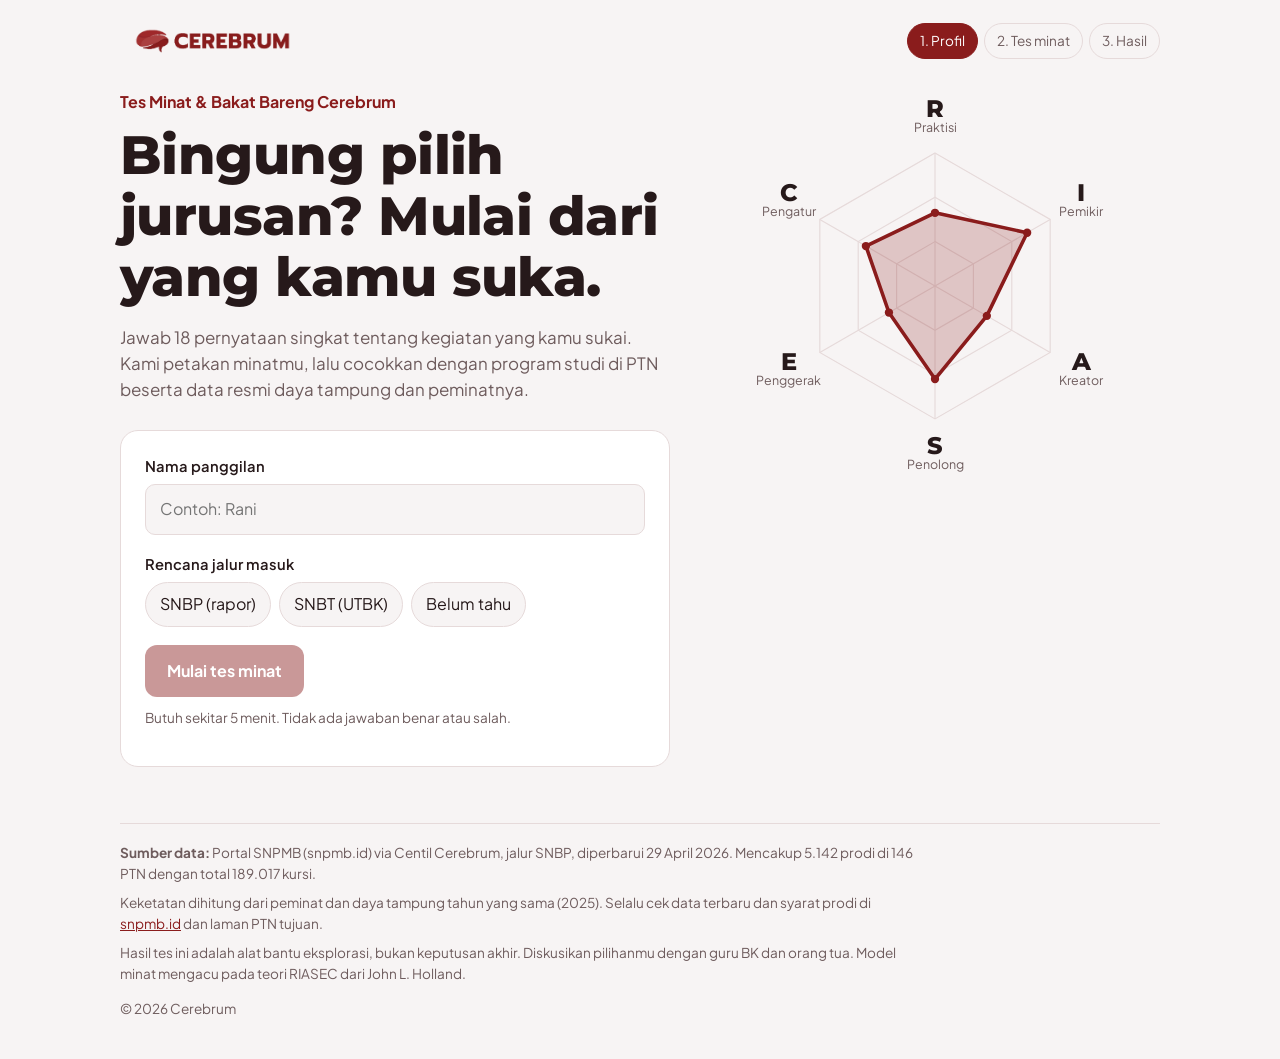
==== index.html @ 9e053dd2 "Add files via upload" ====
<!DOCTYPE html>
<html lang="id">
<head>
  <meta charset="UTF-8">
  <meta name="viewport" content="width=device-width, initial-scale=1, viewport-fit=cover">
  <title>Tes Minat &amp; Bakat Bareng Cerebrum</title>
  <meta name="description" content="Kenali minatmu lewat tes RIASEC dan temukan program studi PTN yang cocok, lengkap dengan data resmi daya tampung dan peminat SNPMB.">
  <meta name="theme-color" content="#8A1C1C">
  <link rel="icon" type="image/png" href="assets/favicon.png">
  <link rel="apple-touch-icon" href="assets/apple-touch-icon.png">
  <link rel="preconnect" href="https://fonts.googleapis.com">
  <link rel="preconnect" href="https://fonts.gstatic.com" crossorigin>
  <link href="https://fonts.googleapis.com/css2?family=Montserrat:wght@700;800&family=Plus+Jakarta+Sans:wght@400;500;600;700&display=swap" rel="stylesheet">
  <link rel="stylesheet" href="css/style.css">
</head>
<body>
<div class="wrap">
  <header class="top">
    <a class="brand" href="./" aria-label="Tes Minat &amp; Bakat Bareng Cerebrum, kembali ke awal">
      <span class="logo-pill"><img src="assets/logo-cerebrum.png" alt="Cerebrum" width="153" height="25"></span>
    </a>
    <ol class="steps" id="steps">
      <li>1. Profil</li>
      <li>2. Tes minat</li>
      <li>3. Hasil</li>
    </ol>
  </header>

  <main>
    <!-- PROFIL -->
    <section id="v-profil" class="grid">
      <div class="hero">
        <p class="kicker">Tes Minat &amp; Bakat Bareng Cerebrum</p>
        <h1>Bingung pilih jurusan? Mulai dari yang kamu suka.</h1>
        <p class="lead">Jawab 18 pernyataan singkat tentang kegiatan yang kamu sukai. Kami petakan minatmu, lalu cocokkan dengan program studi di PTN beserta data resmi daya tampung dan peminatnya.</p>
        <div class="panel">
          <div class="field">
            <label class="f" for="nama">Nama panggilan</label>
            <input type="text" id="nama" placeholder="Contoh: Rani" autocomplete="given-name" maxlength="30">
          </div>
          <div class="field">
            <span class="f" id="lbl-jalur">Rencana jalur masuk</span>
            <div class="chips" role="group" aria-labelledby="lbl-jalur" data-key="jalur">
              <button class="chip" type="button" data-v="SNBP" aria-pressed="false">SNBP (rapor)</button>
              <button class="chip" type="button" data-v="SNBT" aria-pressed="false">SNBT (UTBK)</button>
              <button class="chip" type="button" data-v="Belum tahu" aria-pressed="false">Belum tahu</button>
            </div>
          </div>
          <button class="btn" id="mulai" disabled>Mulai tes minat</button>
          <p class="hint">Butuh sekitar 5 menit. Tidak ada jawaban benar atau salah.</p>
        </div>
      </div>
      <div class="hexbox" id="hex-intro" aria-hidden="true"></div>
    </section>

    <!-- TES -->
    <section id="v-tes" class="grid hidden">
      <div>
        <div class="progress" aria-hidden="true"><span id="bar"></span></div>
        <div class="qcount" id="qcount"></div>
        <p class="qtext" id="qtext" aria-live="polite"></p>
        <p class="qsub">Seberapa suka kamu melakukan kegiatan ini?</p>
        <div class="scale" id="scale"></div>
        <div class="nav">
          <button class="btn ghost" id="back">Sebelumnya</button>
          <button class="btn hidden" id="lihat">Lihat hasil</button>
        </div>
      </div>
      <div class="hexbox">
        <div id="hex-live" class="hex-live"></div>
        <p class="hint center">Peta minatmu terbentuk seiring kamu menjawab.</p>
      </div>
    </section>

    <!-- HASIL -->
    <section id="v-hasil" class="hidden">
      <div class="grid">
        <div>
          <h1 id="res-title" class="res-title"></h1>
          <p class="muted">Kode minatmu (Holland Code):</p>
          <div class="code" id="res-code"></div>
          <div class="types" id="res-types"></div>
        </div>
        <div class="hexbox" id="hex-result"></div>
      </div>

      <h2 class="section-title">Program studi yang cocok untukmu</h2>
      <p class="muted narrow">Diurutkan berdasarkan kecocokan dengan kode minatmu. Buka setiap rumpun untuk melihat PTN yang paling diminati dan PTN dengan peluang lebih besar.</p>
      <div class="note" id="jalur-note"></div>
      <div class="filters" id="filters" role="group" aria-label="Filter rumpun"></div>
      <div class="recs" id="recs"></div>

      <div class="nav start">
        <button class="btn ghost" id="ulang">Ulangi tes</button>
      </div>
    </section>
  </main>

  <footer>
    <p><strong>Sumber data:</strong> <span id="src"></span></p>
    <p>Keketatan dihitung dari peminat dan daya tampung tahun yang sama (2025). Selalu cek data terbaru dan syarat prodi di <a href="https://snpmb.id" target="_blank" rel="noopener">snpmb.id</a> dan laman PTN tujuan.</p>
    <p>Hasil tes ini adalah alat bantu eksplorasi, bukan keputusan akhir. Diskusikan pilihanmu dengan guru BK dan orang tua. Model minat mengacu pada teori RIASEC dari John L. Holland.</p>
    <p class="copy">© <span id="yr"></span> Cerebrum</p>
  </footer>
</div>

<script src="js/riasec.js"></script>
<script src="js/data-snbp.js"></script>
<script src="js/app.js"></script>
</body>
</html>
---- css/style.css ----
/* Tes Minat & Bakat Bareng Cerebrum — palet mengikuti logo Cerebrum (maroon #881818) */
:root {
  --bg: #F7F4F4;
  --surface: #FFFFFF;
  --ink: #26191A;
  --muted: #6E5C5D;
  --line: #E6DADA;
  --brand: #8A1C1C;
  --brand-strong: #6E1414;
  --brand-mid: #A84040;
  --brand-soft: #F6E6E5;
  --on-brand: #FFFFFF;
  --ok: #2F7D5B;
  --ok-soft: #E3F2EA;
  --warn: #B4442A;
  box-sizing: border-box;
  padding-top: env(safe-area-inset-top, 0px);
  padding-bottom: env(safe-area-inset-bottom, 0px);
}
@media (prefers-color-scheme: dark) {
  :root:not([data-theme="light"]) {
    --bg: #181112; --surface: #221819; --ink: #F3ECEB; --muted: #B9A8A8; --line: #3A2A2B;
    --brand: #E06A61; --brand-strong: #F08A80; --brand-mid: #C9544B; --brand-soft: #3B2122;
    --on-brand: #1B1011; --ok: #6CC79F; --ok-soft: #1D3328; --warn: #F08A6E;
  }
}
:root[data-theme="dark"] {
  --bg: #181112; --surface: #221819; --ink: #F3ECEB; --muted: #B9A8A8; --line: #3A2A2B;
  --brand: #E06A61; --brand-strong: #F08A80; --brand-mid: #C9544B; --brand-soft: #3B2122;
  --on-brand: #1B1011; --ok: #6CC79F; --ok-soft: #1D3328; --warn: #F08A6E;
}

*, *::before, *::after { box-sizing: inherit; }
html { scroll-padding-top: env(safe-area-inset-top, 0px); }
body {
  margin: 0; background: var(--bg); color: var(--ink);
  font-family: "Plus Jakarta Sans", system-ui, -apple-system, "Segoe UI", sans-serif;
  font-size: 16px; line-height: 1.55;
}
h1, h2, h3 { font-family: "Montserrat", "Plus Jakarta Sans", system-ui, sans-serif; line-height: 1.12; margin: 0; letter-spacing: -0.01em; }
button, input { font: inherit; color: inherit; }
a { color: var(--brand); }
img { max-width: 100%; }
:focus-visible { outline: 3px solid var(--brand-mid); outline-offset: 2px; }
.hidden { display: none !important; }
.muted { color: var(--muted); margin: 10px 0 0; }
.narrow { max-width: 62ch; margin: 0; }
.center { text-align: center; }

.wrap { max-width: 1080px; margin: 0 auto; padding: 20px; }

/* header */
header.top { display: flex; align-items: center; justify-content: space-between; gap: 16px; flex-wrap: wrap; }
.brand { display: inline-flex; text-decoration: none; }
.logo-pill { display: inline-flex; align-items: center; padding: 8px 14px; border-radius: 12px; background: transparent; }
.logo-pill img { height: 26px; width: auto; display: block; }
@media (prefers-color-scheme: dark) { :root:not([data-theme="light"]) .logo-pill { background: #FFFFFF; } }
:root[data-theme="dark"] .logo-pill { background: #FFFFFF; }
ol.steps { list-style: none; display: flex; gap: 6px; margin: 0; padding: 0; font-size: .85rem; }
ol.steps li { padding: 6px 12px; border-radius: 999px; color: var(--muted); border: 1px solid var(--line); }
ol.steps li.on { background: var(--brand); color: var(--on-brand); border-color: var(--brand); }
ol.steps li.done { color: var(--brand); border-color: var(--brand); }

main { margin-top: 28px; }
.grid { display: grid; grid-template-columns: 1.1fr .9fr; gap: 40px; align-items: start; }
@media (max-width: 820px) { .grid { grid-template-columns: 1fr; gap: 24px; } }

/* hero & form */
.kicker { color: var(--brand); font-weight: 700; margin: 0 0 10px; }
.hero h1 { font-size: clamp(2.1rem, 5.2vw, 3.4rem); font-weight: 800; max-width: 15ch; }
.hero .lead { color: var(--muted); font-size: 1.06rem; max-width: 48ch; margin: 16px 0 28px; }
.panel { background: var(--surface); border: 1px solid var(--line); border-radius: 18px; padding: 24px; }
label.f, span.f { display: block; font-weight: 600; font-size: .92rem; margin: 0 0 6px; }
.field { margin-bottom: 18px; }
input[type=text] { width: 100%; padding: 12px 14px; border: 1px solid var(--line); border-radius: 10px; background: var(--bg); }
.chips { display: flex; flex-wrap: wrap; gap: 8px; }
.chip { border: 1px solid var(--line); background: var(--bg); padding: 9px 14px; border-radius: 999px; cursor: pointer; }
.chip[aria-pressed="true"] { background: var(--brand); color: var(--on-brand); border-color: var(--brand); }
.btn { display: inline-flex; align-items: center; justify-content: center; gap: 8px; border: 0; border-radius: 12px; padding: 14px 22px; font-weight: 700; cursor: pointer; background: var(--brand); color: var(--on-brand); }
.btn:hover:not(:disabled) { background: var(--brand-strong); }
.btn:disabled { opacity: .45; cursor: not-allowed; }
.btn.ghost { background: transparent; color: var(--ink); border: 1px solid var(--line); }
.btn.ghost:hover:not(:disabled) { background: var(--brand-soft); }
.hint { color: var(--muted); font-size: .85rem; margin-top: 10px; }

/* hexagon */
.hexbox { display: flex; flex-direction: column; align-items: center; }
.hexbox svg { width: 100%; max-width: 380px; height: auto; }
.hex-live { width: 100%; display: flex; justify-content: center; }
.hex-grid { fill: none; stroke: var(--line); stroke-width: 1; }
.hex-axis { stroke: var(--line); stroke-width: 1; }
.hex-shape { fill: var(--brand); fill-opacity: .22; stroke: var(--brand); stroke-width: 3; stroke-linejoin: round; transition: all .35s ease; }
.hex-dot { fill: var(--brand); }
.hex-letter { font-family: "Montserrat", sans-serif; font-weight: 800; font-size: 20px; fill: var(--ink); text-anchor: middle; dominant-baseline: middle; }
.hex-name { font-size: 10.5px; fill: var(--muted); text-anchor: middle; }
@media (prefers-reduced-motion: reduce) { .hex-shape { transition: none; } }

/* test */
.progress { height: 8px; background: var(--line); border-radius: 99px; overflow: hidden; margin-bottom: 24px; }
.progress > span { display: block; height: 100%; width: 0; background: var(--brand); transition: width .3s; }
.qcount { color: var(--muted); font-size: .9rem; margin-bottom: 8px; }
.qtext { font-family: "Montserrat", sans-serif; font-weight: 700; font-size: clamp(1.4rem, 3.4vw, 2rem); line-height: 1.22; min-height: 3.3em; margin: 0 0 6px; }
.qsub { color: var(--muted); margin: 0 0 22px; }
.scale { display: grid; grid-template-columns: repeat(5, 1fr); gap: 8px; }
.scale button { border: 1px solid var(--line); background: var(--surface); border-radius: 12px; padding: 14px 4px; cursor: pointer; font-size: .85rem; line-height: 1.25; }
.scale button b { display: block; font-family: "Montserrat", sans-serif; font-size: 1.3rem; margin-bottom: 2px; }
.scale button:hover { border-color: var(--brand-mid); }
.scale button[aria-pressed="true"] { background: var(--brand); color: var(--on-brand); border-color: var(--brand); }
@media (max-width: 520px) {
  .scale { grid-template-columns: 1fr; }
  .scale button { display: flex; gap: 12px; align-items: center; padding: 12px 16px; text-align: left; }
  .scale button b { margin: 0; width: 1.4em; }
}
.nav { display: flex; justify-content: space-between; margin-top: 22px; gap: 10px; }
.nav.start { justify-content: flex-start; margin-top: 32px; }

/* results */
.res-title { font-size: clamp(1.9rem, 4.6vw, 2.8rem); font-weight: 800; }
.code { display: flex; gap: 10px; margin: 14px 0 6px; }
.code span { width: 64px; height: 64px; border-radius: 16px; display: grid; place-items: center; font-family: "Montserrat", sans-serif; font-weight: 800; font-size: 2rem; }
.code span:nth-child(1) { background: var(--brand); color: var(--on-brand); }
.code span:nth-child(2) { background: var(--brand-mid); color: #FFFFFF; }
.code span:nth-child(3) { background: var(--brand-soft); color: var(--brand); }
.types { display: grid; gap: 14px; margin-top: 20px; }
.type h3 { font-size: 1.1rem; }
.type h3 small { color: var(--muted); font-weight: 600; font-size: .85rem; font-family: "Plus Jakarta Sans", sans-serif; }
.type p { margin: 4px 0 0; color: var(--muted); }
.section-title { font-size: clamp(1.5rem, 3.4vw, 2.1rem); font-weight: 800; margin: 52px 0 8px; }
.note { background: var(--brand-soft); border-radius: 12px; padding: 12px 16px; font-size: .92rem; margin: 16px 0 20px; }
.note:empty { display: none; }
.filters { display: flex; gap: 8px; flex-wrap: wrap; margin-bottom: 18px; }
.recs { display: grid; gap: 14px; }
.rec { background: var(--surface); border: 1px solid var(--line); border-radius: 18px; padding: 20px 22px; }
.rec-head { display: flex; justify-content: space-between; gap: 16px; align-items: flex-start; }
.rec h3 { font-size: 1.3rem; }
.rec .desc { color: var(--muted); margin: 6px 0 0; max-width: 60ch; }
.match { text-align: right; flex-shrink: 0; }
.match b { font-family: "Montserrat", sans-serif; font-size: 2rem; font-weight: 800; color: var(--brand); line-height: 1; }
.match small { display: block; color: var(--muted); font-size: .8rem; }
.tags { display: flex; gap: 6px; flex-wrap: wrap; margin-top: 10px; }
.tag { font-size: .78rem; padding: 3px 10px; border-radius: 99px; background: var(--brand-soft); color: var(--brand); font-weight: 600; }
.facts { display: flex; flex-wrap: wrap; gap: 6px 18px; font-size: .9rem; margin-top: 12px; }
.facts strong { font-variant-numeric: tabular-nums; }
details { margin-top: 14px; border-top: 1px solid var(--line); padding-top: 12px; }
summary { cursor: pointer; font-weight: 600; color: var(--brand); }
.subhead { font-weight: 700; margin: 16px 0 4px; font-size: .95rem; }
.subnote { color: var(--muted); font-size: .85rem; margin: 0 0 6px; }
.tbl { overflow-x: auto; }
table { width: 100%; border-collapse: collapse; font-size: .88rem; min-width: 640px; }
th, td { text-align: left; padding: 9px 10px; border-bottom: 1px solid var(--line); vertical-align: top; }
th { color: var(--muted); font-weight: 600; white-space: nowrap; }
td.num { font-variant-numeric: tabular-nums; white-space: nowrap; }
td small { color: var(--muted); display: block; }
.k-low { color: var(--ok); font-weight: 600; }
.k-mid { color: var(--ink); font-weight: 600; }
.k-high { color: var(--warn); font-weight: 600; }
.empty { color: var(--muted); padding: 20px 0; }

footer { margin: 56px 0 20px; color: var(--muted); font-size: .85rem; border-top: 1px solid var(--line); padding-top: 18px; }
footer p { margin: 0 0 8px; max-width: 80ch; }
footer .copy { margin-top: 14px; }
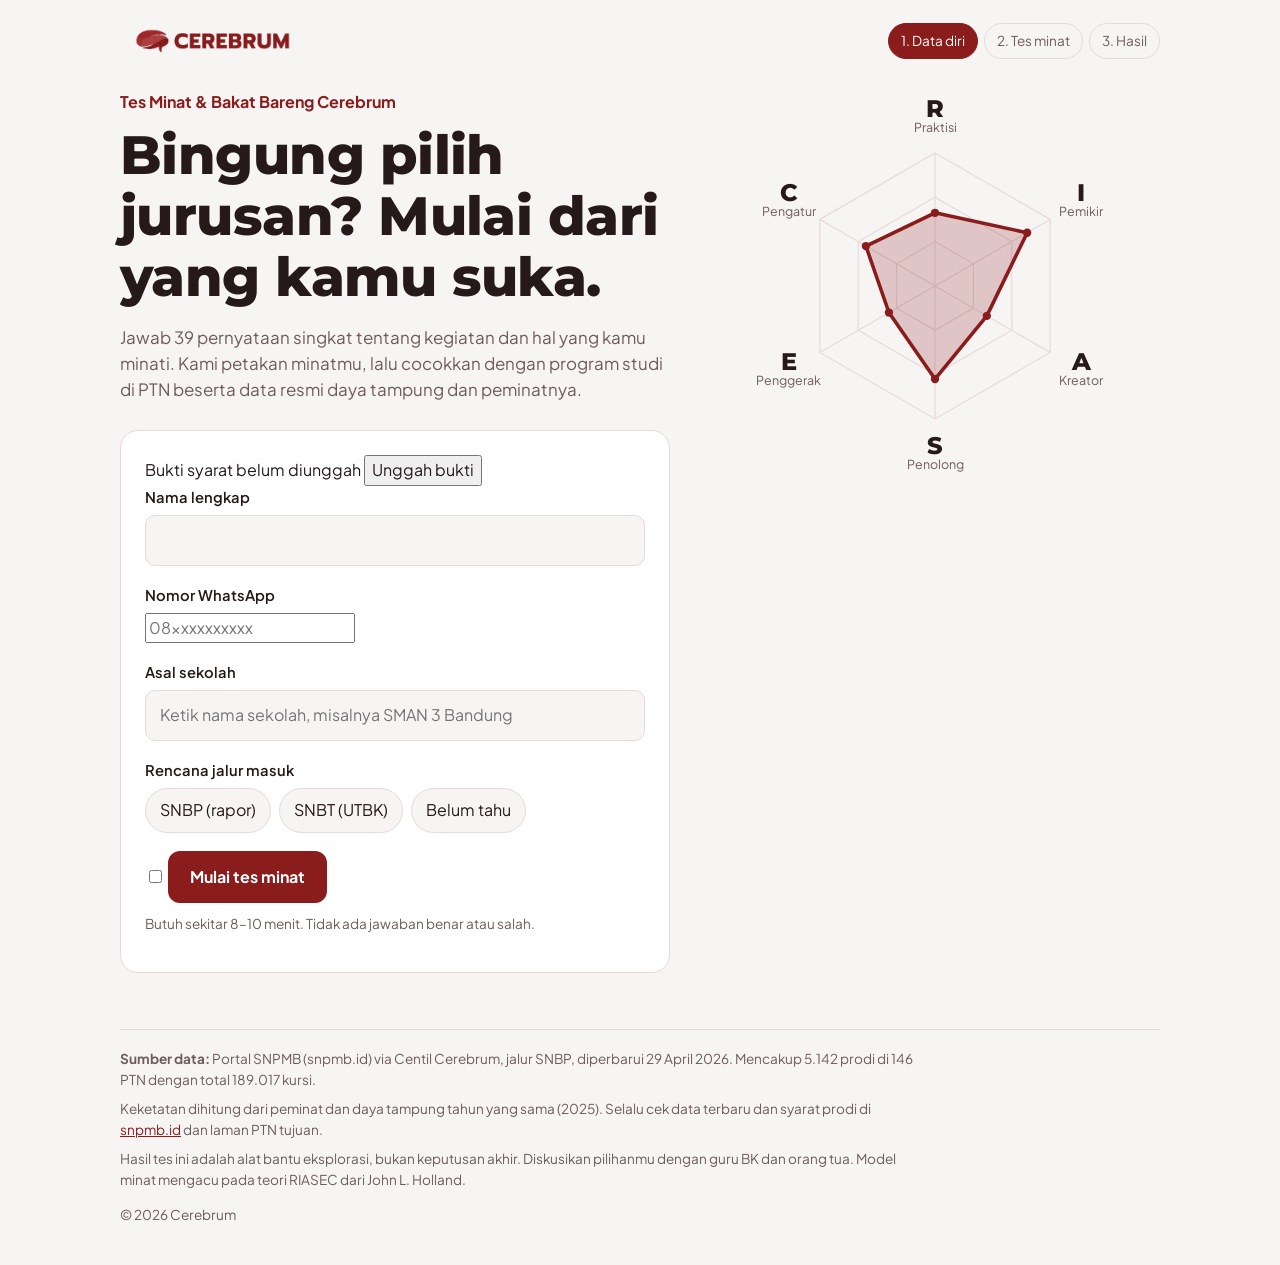
==== commit 4a1566c3: "Add files via upload" ====
--- a/index.html
+++ b/index.html
@@ -10,33 +10,51 @@
   <link rel="apple-touch-icon" href="assets/apple-touch-icon.png">
   <link rel="preconnect" href="https://fonts.googleapis.com">
   <link rel="preconnect" href="https://fonts.gstatic.com" crossorigin>
-  <link href="https://fonts.googleapis.com/css2?family=Montserrat:wght@700;800&family=Plus+Jakarta+Sans:wght@400;500;600;700&display=swap" rel="stylesheet">
+  <link href="https://fonts.googleapis.com/css2?family=Montserrat:wght@600;700;800&family=Plus+Jakarta+Sans:wght@400;500;600;700&display=swap" rel="stylesheet">
   <link rel="stylesheet" href="css/style.css">
 </head>
 <body>
 <div class="wrap">
   <header class="top">
     <a class="brand" href="./" aria-label="Tes Minat &amp; Bakat Bareng Cerebrum, kembali ke awal">
-      <span class="logo-pill"><img src="assets/logo-cerebrum.png" alt="Cerebrum" width="153" height="25"></span>
+      <span class="logo-pill"><img id="logo" src="assets/logo-cerebrum.png" alt="Cerebrum" width="153" height="25"></span>
     </a>
     <ol class="steps" id="steps">
-      <li>1. Profil</li>
+      <li>1. Data diri</li>
       <li>2. Tes minat</li>
       <li>3. Hasil</li>
     </ol>
   </header>
 
+  <div class="demo-bar hidden" id="demo-bar">Mode demo: data belum tersambung ke Google Sheet, jadi isian tidak disimpan.</div>
+
   <main>
-    <!-- PROFIL -->
+    <!-- DATA DIRI -->
     <section id="v-profil" class="grid">
       <div class="hero">
         <p class="kicker">Tes Minat &amp; Bakat Bareng Cerebrum</p>
         <h1>Bingung pilih jurusan? Mulai dari yang kamu suka.</h1>
-        <p class="lead">Jawab 18 pernyataan singkat tentang kegiatan yang kamu sukai. Kami petakan minatmu, lalu cocokkan dengan program studi di PTN beserta data resmi daya tampung dan peminatnya.</p>
-        <div class="panel">
+        <p class="lead">Jawab 39 pernyataan singkat tentang kegiatan dan hal yang kamu minati. Kami petakan minatmu, lalu cocokkan dengan program studi di PTN beserta data resmi daya tampung dan peminatnya.</p>
+
+        <form class="panel" id="form-profil" novalidate>
+          <div class="bukti-status" id="bukti-status">
+            <span id="bukti-text">Bukti syarat belum diunggah</span>
+            <button type="button" class="linkbtn" id="buka-syarat">Unggah bukti</button>
+          </div>
+
           <div class="field">
-            <label class="f" for="nama">Nama panggilan</label>
-            <input type="text" id="nama" placeholder="Contoh: Rani" autocomplete="given-name" maxlength="30">
+            <label class="f" for="nama">Nama lengkap</label>
+            <input type="text" id="nama" autocomplete="name" maxlength="60" required>
+          </div>
+          <div class="field">
+            <label class="f" for="wa">Nomor WhatsApp</label>
+            <input type="tel" id="wa" inputmode="tel" autocomplete="tel" placeholder="08xxxxxxxxxx" maxlength="16" required>
+          </div>
+          <div class="field combo">
+            <label class="f" for="sekolah">Asal sekolah</label>
+            <input type="text" id="sekolah" autocomplete="off" role="combobox" aria-autocomplete="list" aria-expanded="false" aria-controls="sekolah-list" placeholder="Ketik nama sekolah, misalnya SMAN 3 Bandung" maxlength="120" required>
+            <ul class="suggest hidden" id="sekolah-list" role="listbox"></ul>
+            <p class="hint" id="sekolah-hint"></p>
           </div>
           <div class="field">
             <span class="f" id="lbl-jalur">Rencana jalur masuk</span>
@@ -46,29 +64,29 @@
               <button class="chip" type="button" data-v="Belum tahu" aria-pressed="false">Belum tahu</button>
             </div>
           </div>
-          <button class="btn" id="mulai" disabled>Mulai tes minat</button>
-          <p class="hint">Butuh sekitar 5 menit. Tidak ada jawaban benar atau salah.</p>
-        </div>
+          <label class="consent">
+            <input type="checkbox" id="setuju">
+            <span id="teks-setuju"></span>
+          </label>
+
+          <p class="error hidden" id="form-error" role="alert"></p>
+          <button class="btn" type="submit" id="mulai">Mulai tes minat</button>
+          <p class="hint">Butuh sekitar 8–10 menit. Tidak ada jawaban benar atau salah.</p>
+        </form>
       </div>
       <div class="hexbox" id="hex-intro" aria-hidden="true"></div>
     </section>
 
     <!-- TES -->
-    <section id="v-tes" class="grid hidden">
-      <div>
-        <div class="progress" aria-hidden="true"><span id="bar"></span></div>
-        <div class="qcount" id="qcount"></div>
-        <p class="qtext" id="qtext" aria-live="polite"></p>
-        <p class="qsub">Seberapa suka kamu melakukan kegiatan ini?</p>
-        <div class="scale" id="scale"></div>
-        <div class="nav">
-          <button class="btn ghost" id="back">Sebelumnya</button>
-          <button class="btn hidden" id="lihat">Lihat hasil</button>
-        </div>
-      </div>
-      <div class="hexbox">
-        <div id="hex-live" class="hex-live"></div>
-        <p class="hint center">Peta minatmu terbentuk seiring kamu menjawab.</p>
+    <section id="v-tes" class="test hidden">
+      <div class="progress" aria-hidden="true"><span id="bar"></span></div>
+      <div class="qcount" id="qcount"></div>
+      <p class="qtext" id="qtext" aria-live="polite"></p>
+      <p class="qsub">Seberapa sesuai pernyataan ini dengan dirimu?</p>
+      <div class="scale" id="scale"></div>
+      <div class="nav">
+        <button class="btn ghost" id="back">Sebelumnya</button>
+        <button class="btn hidden" id="lihat">Lihat hasil</button>
       </div>
     </section>
 
@@ -80,6 +98,10 @@
           <p class="muted">Kode minatmu (Holland Code):</p>
           <div class="code" id="res-code"></div>
           <div class="types" id="res-types"></div>
+          <button class="btn share-btn" id="btn-story">
+            <svg viewBox="0 0 24 24" width="20" height="20" aria-hidden="true"><rect x="3" y="3" width="18" height="18" rx="5" fill="none" stroke="currentColor" stroke-width="2"/><circle cx="12" cy="12" r="4" fill="none" stroke="currentColor" stroke-width="2"/><circle cx="17.3" cy="6.7" r="1.2" fill="currentColor"/></svg>
+            Bagikan ke Instagram Story
+          </button>
         </div>
         <div class="hexbox" id="hex-result"></div>
       </div>
@@ -104,8 +126,36 @@
   </footer>
 </div>
 
+<!-- POP-UP SYARAT -->
+<div class="modal hidden" id="m-syarat" role="dialog" aria-modal="true" aria-labelledby="ms-title">
+  <div class="modal-card">
+    <span class="logo-pill sm"><img src="assets/logo-cerebrum.png" alt="Cerebrum" width="122" height="20"></span>
+    <h2 id="ms-title">Sebelum mulai, penuhi syarat ini dulu ya</h2>
+    <p class="muted">Unggah screenshot sebagai bukti untuk setiap syarat.</p>
+    <ol class="syarat" id="syarat-list"><li class="loading">Memuat syarat…</li></ol>
+    <p class="error hidden" id="syarat-error" role="alert"></p>
+    <button class="btn block" id="syarat-ok" disabled>Lanjut isi data diri</button>
+  </div>
+</div>
+
+<!-- POP-UP STORY -->
+<div class="modal hidden" id="m-story" role="dialog" aria-modal="true" aria-labelledby="mst-title">
+  <div class="modal-card story-card">
+    <button class="close" id="story-close" aria-label="Tutup">×</button>
+    <h2 id="mst-title">Bagikan hasilmu</h2>
+    <p class="muted" id="story-hint">Simpan atau bagikan gambar ini, lalu unggah ke Instagram Story.</p>
+    <div class="story-preview"><img id="story-img" alt="Pratinjau Instagram Story hasil tes minat"></div>
+    <div class="story-actions">
+      <button class="btn" id="story-share">Bagikan</button>
+      <button class="btn ghost" id="story-download">Unduh gambar</button>
+    </div>
+  </div>
+</div>
+
+<script src="js/config.js"></script>
 <script src="js/riasec.js"></script>
 <script src="js/data-snbp.js"></script>
+<script src="js/story.js"></script>
 <script src="js/app.js"></script>
 </body>
 </html>
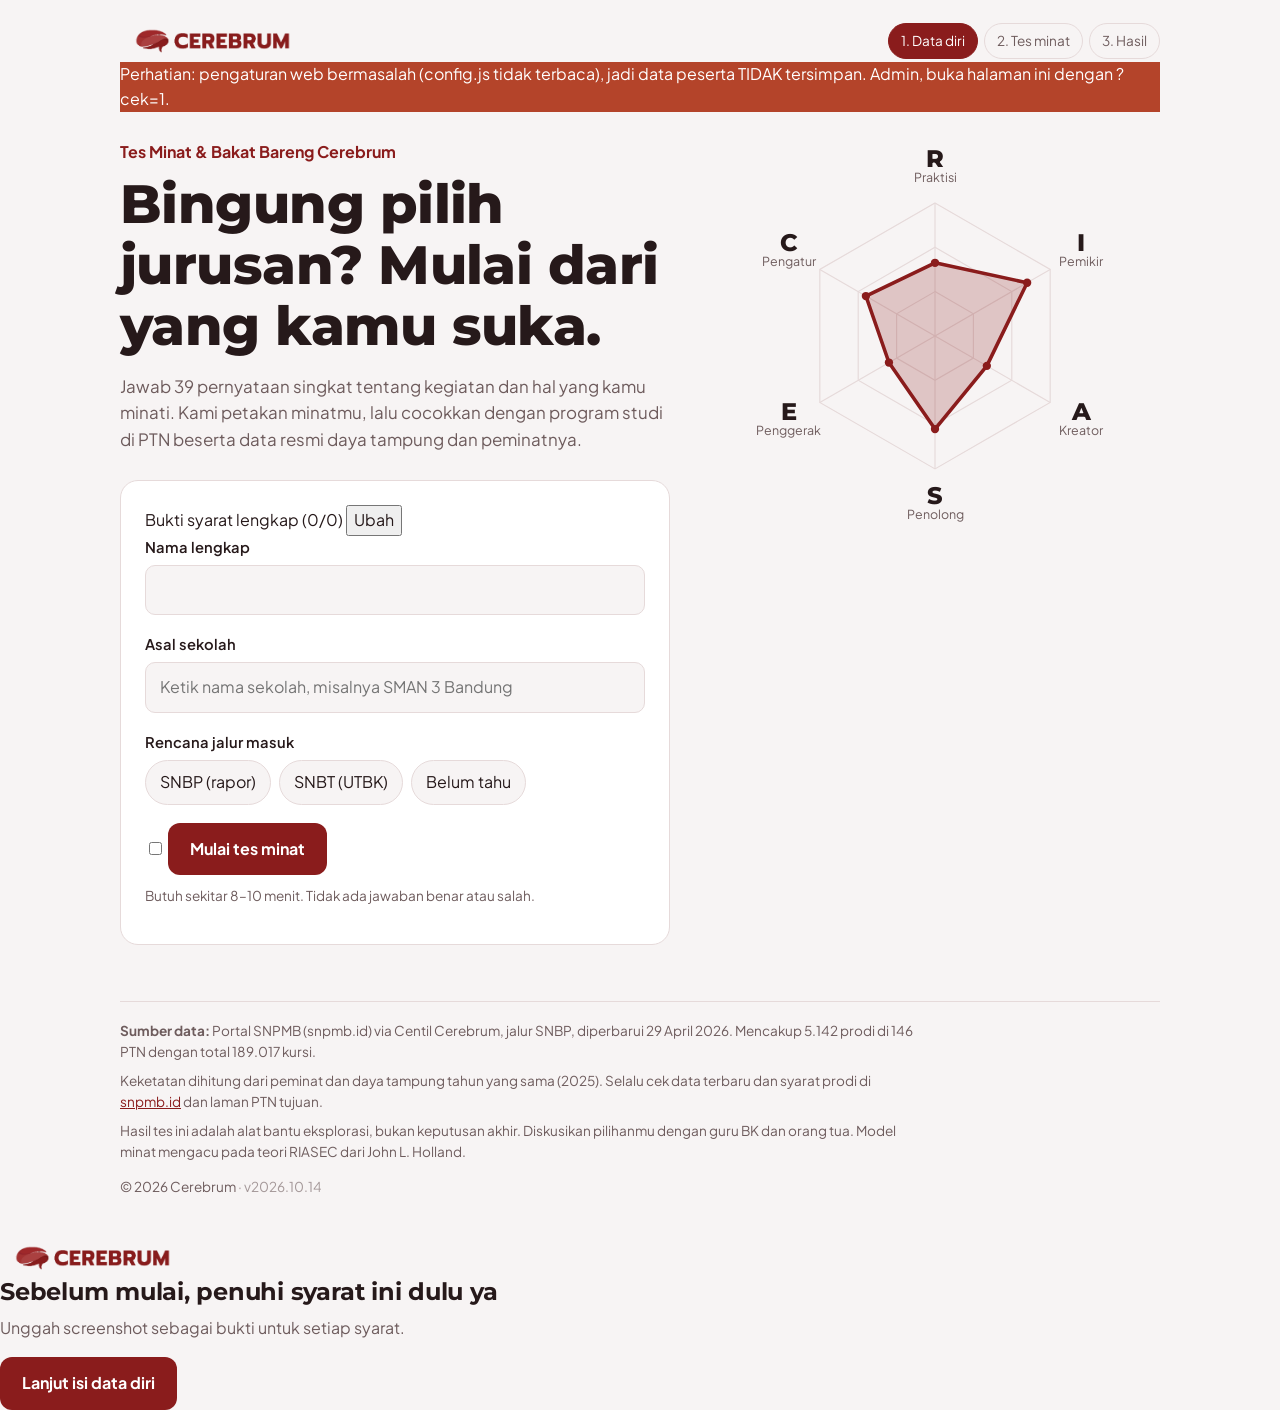
==== commit ea6dc191: "Add files via upload" ====
--- a/index.html
+++ b/index.html
@@ -6,6 +6,7 @@
   <title>Tes Minat &amp; Bakat Bareng Cerebrum</title>
   <meta name="description" content="Kenali minatmu lewat tes RIASEC dan temukan program studi PTN yang cocok, lengkap dengan data resmi daya tampung dan peminat SNPMB.">
   <meta name="theme-color" content="#8A1C1C">
+  <meta name="tmb-versi" content="2026.10.14">
   <link rel="icon" type="image/png" href="assets/favicon.png">
   <link rel="apple-touch-icon" href="assets/apple-touch-icon.png">
   <link rel="preconnect" href="https://fonts.googleapis.com">
@@ -45,10 +46,6 @@
           <div class="field">
             <label class="f" for="nama">Nama lengkap</label>
             <input type="text" id="nama" autocomplete="name" maxlength="60" required>
-          </div>
-          <div class="field">
-            <label class="f" for="wa">Nomor WhatsApp</label>
-            <input type="tel" id="wa" inputmode="tel" autocomplete="tel" placeholder="08xxxxxxxxxx" maxlength="16" required>
           </div>
           <div class="field combo">
             <label class="f" for="sekolah">Asal sekolah</label>
